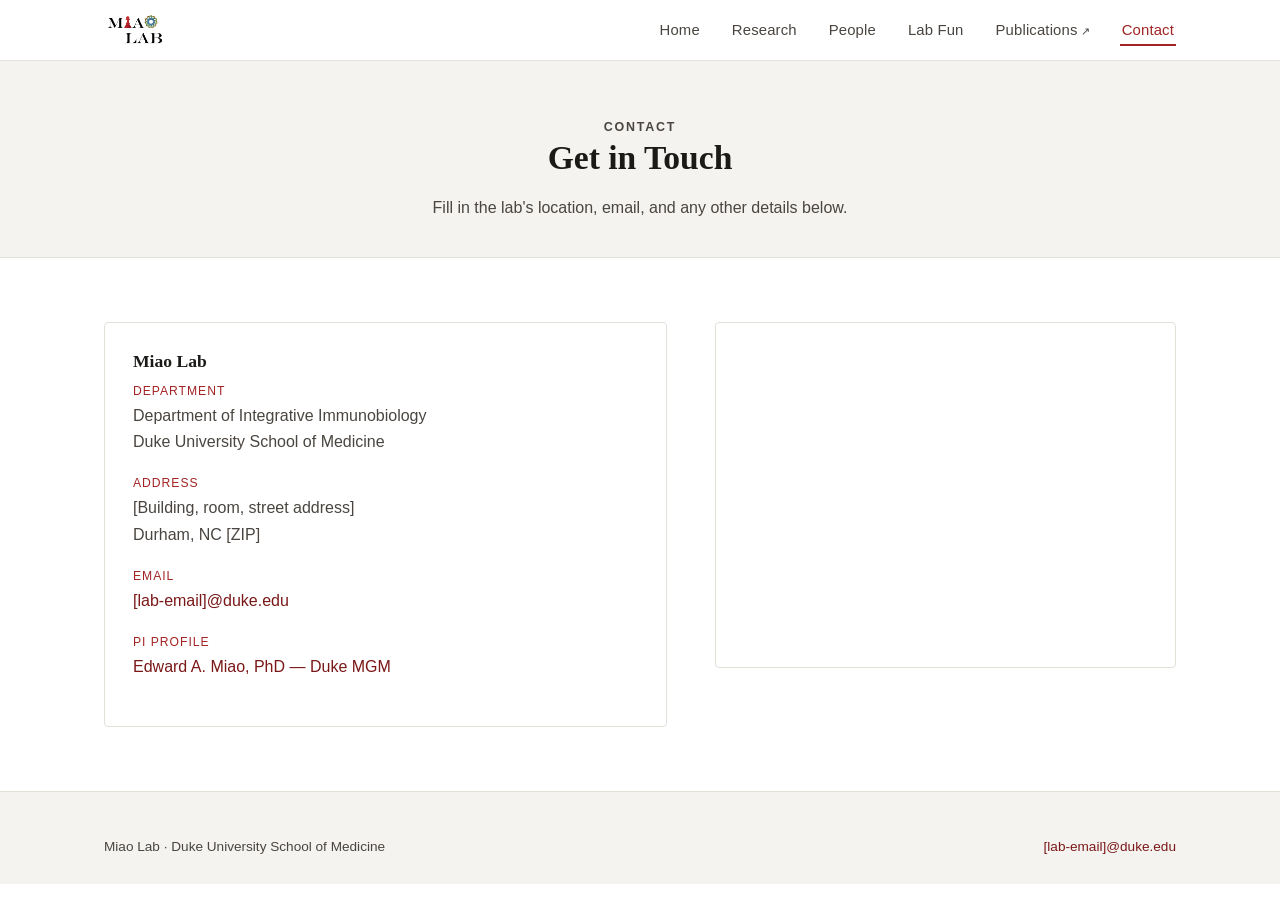
==== contact.html @ 646c51a5 "Initial commit: Miao Lab website Static site with home, research, people, lab fun, and contact pages" ====
<!DOCTYPE html>
<html lang="en">
<head>
<meta charset="UTF-8">
<meta name="viewport" content="width=device-width, initial-scale=1.0">
<title>Contact — Miao Lab</title>
<link rel="icon" href="img/logos/miao-lab-logo.png">
<link rel="stylesheet" href="css/style.css">
</head>
<body>

<header class="site-header">
  <nav class="nav">
    <a href="index.html" class="nav-brand">
      <img src="img/logos/miao-lab-logo.png" alt="Miao Lab logo">
    </a>
    <button class="nav-toggle" aria-label="Toggle navigation">
      <span></span><span></span><span></span>
    </button>
    <ul class="nav-links">
      <li><a href="index.html" data-page="index.html">Home</a></li>
      <li><a href="research.html" data-page="research.html">Research</a></li>
      <li><a href="people.html" data-page="people.html">People</a></li>
      <li><a href="lab-fun.html" data-page="lab-fun.html">Lab Fun</a></li>
      <li><a href="https://scholar.google.com/citations?view_op=list_works&hl=en&hl=en&user=ZDf7Q2kAAAAJ" target="_blank" rel="noopener" class="external">Publications</a></li>
      <li><a href="contact.html" data-page="contact.html">Contact</a></li>
    </ul>
  </nav>
</header>

<main>

  <section class="page-hero">
    <div class="container">
      <p class="eyebrow">Contact</p>
      <h1>Get in Touch</h1>
      <p>Fill in the lab's location, email, and any other details below.</p>
    </div>
  </section>

  <section class="block">
    <div class="container">
      <div class="contact-grid">

        <div class="contact-card">
          <h3>Miao Lab</h3>
          <div class="field">
            <div class="label">Department</div>
            <div class="value">Department of Integrative Immunobiology<br>Duke University School of Medicine</div>
          </div>
          <div class="field">
            <div class="label">Address</div>
            <div class="value">[Building, room, street address]<br>Durham, NC [ZIP]</div>
          </div>
          <div class="field">
            <div class="label">Email</div>
            <div class="value"><a href="mailto:[lab-email]@duke.edu">[lab-email]@duke.edu</a></div>
          </div>
          <div class="field">
            <div class="label">PI Profile</div>
            <div class="value"><a href="https://mgm.duke.edu/profile/edward-miao" target="_blank" rel="noopener">Edward A. Miao, PhD &mdash; Duke MGM</a></div>
          </div>
        </div>

        <div class="map-frame">
          <iframe
            src="https://www.google.com/maps?q=Duke+University+School+of+Medicine,+Durham,+NC&output=embed"
            loading="lazy" referrerpolicy="no-referrer-when-downgrade"
            title="Map to Duke University School of Medicine"></iframe>
        </div>

      </div>
    </div>
  </section>

</main>

<footer class="site-footer">
  <div class="container">
    <div class="footer-bottom">
      <span class="addr">Miao Lab &middot; Duke University School of Medicine</span>
      <a href="mailto:[lab-email]@duke.edu">[lab-email]@duke.edu</a>
    </div>
  </div>
</footer>

<script src="js/main.js"></script>
</body>
</html>
---- css/style.css ----
/* ==========================================================================
   Miao Lab — Design tokens
   Palette: white paper (matches logo background), ink black, pawn red, gasdermin-pore teal accent
   ========================================================================== */

:root {
  --color-cream: #ffffff;
  --color-cream-deep: #f4f3f0;
  --color-ink: #1c1a17;
  --color-ink-soft: #4a4540;
  --color-red: #a32424;
  --color-red-deep: #7a1818;
  --color-teal: #2f6f6a;
  --color-gold: #c8a24a;
  --color-line: #e3e0da;

  --font-serif: "Source Serif 4", "Iowan Old Style", "Palatino Linotype", Georgia, serif;
  --font-sans: "Inter", -apple-system, BlinkMacSystemFont, "Segoe UI", sans-serif;

  --max-width: 1120px;
  --radius: 4px;
}

* { box-sizing: border-box; }

html { scroll-behavior: smooth; }

body {
  margin: 0;
  font-family: var(--font-sans);
  color: var(--color-ink);
  background: var(--color-cream);
  line-height: 1.65;
  -webkit-font-smoothing: antialiased;
}

img { max-width: 100%; display: block; }

a { color: var(--color-red-deep); text-decoration: none; }
a:hover { text-decoration: underline; }

h1, h2, h3, h4 {
  font-family: var(--font-serif);
  font-weight: 700;
  line-height: 1.2;
  color: var(--color-ink);
  margin: 0 0 0.5em;
}

.container {
  max-width: var(--max-width);
  margin: 0 auto;
  padding: 0 24px;
}

.eyebrow {
  font-family: var(--font-sans);
  font-size: 0.78rem;
  font-weight: 600;
  letter-spacing: 0.14em;
  text-transform: uppercase;
  color: var(--color-red);
}

.btn {
  display: inline-block;
  font-family: var(--font-sans);
  font-weight: 600;
  font-size: 0.92rem;
  padding: 0.7em 1.5em;
  border-radius: var(--radius);
  border: 1px solid var(--color-ink);
  color: var(--color-ink);
  background: transparent;
  transition: all 0.15s ease;
}
.btn:hover { background: var(--color-ink); color: var(--color-cream); text-decoration: none; }
.btn-primary {
  background: var(--color-red); border-color: var(--color-red); color: #fff;
}
.btn-primary:hover { background: var(--color-red-deep); border-color: var(--color-red-deep); color: #fff; }

/* ---- chess pawn rule / divider ---- */
.pawn-divider {
  display: flex;
  align-items: center;
  justify-content: center;
  gap: 14px;
  margin: 2.5rem 0;
  color: var(--color-red);
}
.pawn-divider::before,
.pawn-divider::after {
  content: "";
  height: 1px;
  width: 64px;
  background: var(--color-line);
}
.pawn-divider svg { width: 18px; height: 18px; fill: currentColor; }

/* ==========================================================================
   Header / Nav
   ========================================================================== */

.site-header {
  position: sticky;
  top: 0;
  z-index: 50;
  background: rgba(255, 255, 255, 0.94);
  backdrop-filter: blur(6px);
  border-bottom: 1px solid var(--color-line);
}

.nav {
  max-width: var(--max-width);
  margin: 0 auto;
  padding: 12px 24px;
  display: flex;
  align-items: center;
  justify-content: space-between;
}

.nav-brand {
  display: flex;
  align-items: center;
  gap: 10px;
  font-family: var(--font-serif);
  font-weight: 700;
  font-size: 1.05rem;
  color: var(--color-ink);
}
.nav-brand:hover { text-decoration: none; }
.nav-brand img { height: 36px; width: auto; }

.nav-links {
  display: flex;
  align-items: center;
  gap: 28px;
  list-style: none;
  margin: 0;
  padding: 0;
}
.nav-links a {
  color: var(--color-ink-soft);
  font-size: 0.93rem;
  font-weight: 500;
  letter-spacing: 0.01em;
  padding: 6px 2px;
  border-bottom: 2px solid transparent;
}
.nav-links a:hover,
.nav-links a.active {
  color: var(--color-red);
  text-decoration: none;
  border-bottom-color: var(--color-red);
}
.nav-links a.external::after {
  content: "↗";
  font-size: 0.75em;
  margin-left: 3px;
}

.nav-toggle {
  display: none;
  background: none;
  border: 1px solid var(--color-line);
  border-radius: var(--radius);
  padding: 8px 10px;
  cursor: pointer;
}
.nav-toggle span {
  display: block;
  width: 20px;
  height: 2px;
  background: var(--color-ink);
  margin: 4px 0;
}

@media (max-width: 760px) {
  .nav-toggle { display: block; }
  .nav-links {
    position: absolute;
    top: 100%;
    left: 0;
    right: 0;
    background: var(--color-cream);
    border-bottom: 1px solid var(--color-line);
    flex-direction: column;
    align-items: flex-start;
    gap: 0;
    padding: 8px 24px 16px;
    display: none;
  }
  .nav-links.open { display: flex; }
  .nav-links li { width: 100%; }
  .nav-links a { display: block; padding: 10px 0; }
}

/* ==========================================================================
   Video hero — first thing visible on the homepage
   ========================================================================== */

.video-hero {
  position: relative;
  min-height: 58vh;
  max-height: 640px;
  overflow: hidden;
  display: flex;
  align-items: center;
  justify-content: center;
  background: var(--color-ink);
}
.video-hero-bg {
  position: absolute;
  top: 50%;
  left: 50%;
  width: 100%;
  height: 100%;
  object-fit: contain;
  transform: translate(-50%, -50%);
}
.video-hero-overlay {
  position: absolute;
  inset: 0;
  background: linear-gradient(180deg, rgba(17, 15, 13, 0.35) 0%, rgba(17, 15, 13, 0.62) 100%);
}
.video-hero-content {
  position: relative;
  z-index: 1;
  text-align: center;
}
.hero-tagline.on-dark { color: #fdfbf6; }
.hero-tagline.on-dark .sep { color: var(--color-gold); }

@media (max-width: 600px) {
  .video-hero { min-height: 46vh; }
}

/* ==========================================================================
   Hero
   ========================================================================== */

.hero {
  padding: 56px 0 56px;
  text-align: center;
  background: var(--color-cream);
}
.hero-tagline {
  font-family: var(--font-sans);
  font-size: 1rem;
  font-weight: 600;
  letter-spacing: 0.12em;
  text-transform: uppercase;
  color: var(--color-ink-soft);
  margin-bottom: 1.6rem;
}
.hero-tagline .sep { color: var(--color-red); margin: 0 0.5em; }
.hero-lede {
  max-width: 700px;
  margin: 0 auto;
  font-size: 1.12rem;
  color: var(--color-ink-soft);
}

/* ==========================================================================
   Page hero (non-home pages)
   ========================================================================== */

.page-hero {
  padding: 56px 0 36px;
  text-align: center;
  border-bottom: 1px solid var(--color-line);
  background: var(--color-cream-deep);
}
.page-hero h1 { font-size: 2.1rem; }
.page-hero p { color: var(--color-ink-soft); max-width: 640px; margin: 0 auto; }

/* ==========================================================================
   Sections
   ========================================================================== */

section.block { padding: 64px 0; }
section.block.alt { background: var(--color-cream-deep); }
section.block.dark {
  background: var(--color-ink);
  color: #ece6d8;
}
section.block.dark h2,
section.block.dark h3 { color: #fff; }

.section-head { text-align: center; max-width: 680px; margin: 0 auto 2.5rem; }

/* ---- Philosophy / Red Queen section ---- */
.philosophy-grid {
  display: grid;
  grid-template-columns: 1fr 1fr;
  gap: 48px;
  align-items: center;
}
.philosophy-grid figure { margin: 0; }
.philosophy-grid figcaption {
  font-size: 0.85rem;
  color: var(--color-ink-soft);
  margin-top: 10px;
  text-align: center;
  font-style: italic;
}
.philosophy-text h3 { font-size: 1.5rem; }
.philosophy-text p { color: var(--color-ink-soft); }
blockquote.lit {
  font-family: var(--font-serif);
  font-style: italic;
  font-size: 1.05rem;
  color: var(--color-ink);
  border-left: 3px solid var(--color-red);
  padding-left: 18px;
  margin: 1.4rem 0;
}

@media (max-width: 820px) {
  .philosophy-grid { grid-template-columns: 1fr; }
}

/* ---- Research cards ---- */
.research-list {
  display: flex;
  flex-direction: column;
  gap: 0;
}
.research-card {
  display: grid;
  grid-template-columns: 1fr 1fr;
  gap: 48px;
  align-items: center;
  padding: 56px 0;
  border-bottom: 1px solid var(--color-line);
}
.research-card:last-child { border-bottom: none; }
.research-card:nth-child(even) .research-media { order: 2; }
.research-number {
  font-family: var(--font-serif);
  font-size: 3.2rem;
  color: var(--color-red);
  opacity: 0.35;
  line-height: 1;
  margin-bottom: 0.2rem;
}
.research-media img {
  border-radius: var(--radius);
  border: 1px solid var(--color-line);
}
.research-media.placeholder {
  aspect-ratio: 4 / 3;
  border: 1.5px dashed var(--color-line);
  border-radius: var(--radius);
  display: flex;
  align-items: center;
  justify-content: center;
  color: var(--color-ink-soft);
  font-size: 0.9rem;
  background: var(--color-cream-deep);
  text-align: center;
  padding: 1rem;
}
.research-card p.placeholder-text {
  color: var(--color-ink-soft);
  font-style: italic;
}

@media (max-width: 820px) {
  .research-card,
  .research-card:nth-child(even) .research-media { grid-template-columns: 1fr; order: 0; }
  .research-card { grid-template-columns: 1fr; }
}

/* ---- People grid ---- */
.people-grid {
  display: grid;
  grid-template-columns: repeat(auto-fit, minmax(220px, 1fr));
  gap: 28px;
}
.people-grid--single {
  grid-template-columns: minmax(220px, 280px);
  justify-content: center;
}
.people-card {
  background: #fff;
  border: 1px solid var(--color-line);
  border-radius: var(--radius);
  overflow: hidden;
  text-align: center;
}
.people-photo {
  aspect-ratio: 1;
  background: var(--color-cream-deep);
  display: flex;
  align-items: center;
  justify-content: center;
  color: var(--color-ink-soft);
  border-bottom: 1px solid var(--color-line);
}
.people-photo svg { width: 46%; height: 46%; opacity: 0.5; }
.people-info { padding: 16px 14px 20px; }
.people-info .name { font-family: var(--font-serif); font-weight: 700; font-size: 1.05rem; }
.people-info .role { font-size: 0.84rem; color: var(--color-red); margin: 2px 0 8px; text-transform: uppercase; letter-spacing: 0.05em; }
.people-info .bio { font-size: 0.88rem; color: var(--color-ink-soft); }
.people-section-title {
  font-family: var(--font-sans);
  font-size: 0.8rem;
  font-weight: 700;
  letter-spacing: 0.12em;
  text-transform: uppercase;
  color: var(--color-ink-soft);
  margin: 56px 0 22px;
  padding-bottom: 10px;
  border-bottom: 1px solid var(--color-line);
}
.people-section-title:first-of-type { margin-top: 0; }

/* ---- Lab fun gallery ---- */
.gallery-grid {
  display: grid;
  grid-template-columns: repeat(auto-fit, minmax(240px, 1fr));
  gap: 22px;
}
.gallery-item {
  background: #fff;
  border: 1px solid var(--color-line);
  border-radius: var(--radius);
  overflow: hidden;
}
.gallery-photo {
  aspect-ratio: 4/3;
  background: var(--color-cream-deep);
  display: flex;
  align-items: center;
  justify-content: center;
  color: var(--color-ink-soft);
  font-size: 0.85rem;
  text-align: center;
  border-bottom: 1px solid var(--color-line);
  padding: 1rem;
}
.gallery-caption { padding: 12px 14px; font-size: 0.92rem; color: var(--color-ink-soft); }
.gallery-caption strong { color: var(--color-ink); display: block; font-family: var(--font-serif); }

/* ---- Contact ---- */
.contact-grid {
  display: grid;
  grid-template-columns: 1.1fr 0.9fr;
  gap: 48px;
}
.contact-card {
  background: #fff;
  border: 1px solid var(--color-line);
  border-radius: var(--radius);
  padding: 28px;
}
.contact-card h3 { font-size: 1.1rem; }
.contact-card .field { margin-bottom: 1.1rem; }
.contact-card .field .label {
  font-size: 0.76rem;
  text-transform: uppercase;
  letter-spacing: 0.08em;
  color: var(--color-red);
  margin-bottom: 2px;
}
.contact-card .field .value { color: var(--color-ink-soft); }
.map-frame {
  border: 1px solid var(--color-line);
  border-radius: var(--radius);
  overflow: hidden;
  aspect-ratio: 4/3;
}
.map-frame iframe { width: 100%; height: 100%; border: 0; }

@media (max-width: 820px) {
  .contact-grid { grid-template-columns: 1fr; }
}

/* ==========================================================================
   Footer
   ========================================================================== */

.site-footer {
  background: var(--color-cream-deep);
  color: var(--color-ink-soft);
  padding: 44px 0 26px;
  border-top: 1px solid var(--color-line);
}
.footer-bottom {
  display: flex;
  flex-wrap: wrap;
  justify-content: space-between;
  gap: 16px;
  font-size: 0.85rem;
}
.footer-bottom a { color: var(--color-red-deep); }
.footer-bottom .addr { color: var(--color-ink-soft); }

/* ==========================================================================
   Utility
   ========================================================================== */
.text-center { text-align: center; }
.mt-0 { margin-top: 0; }
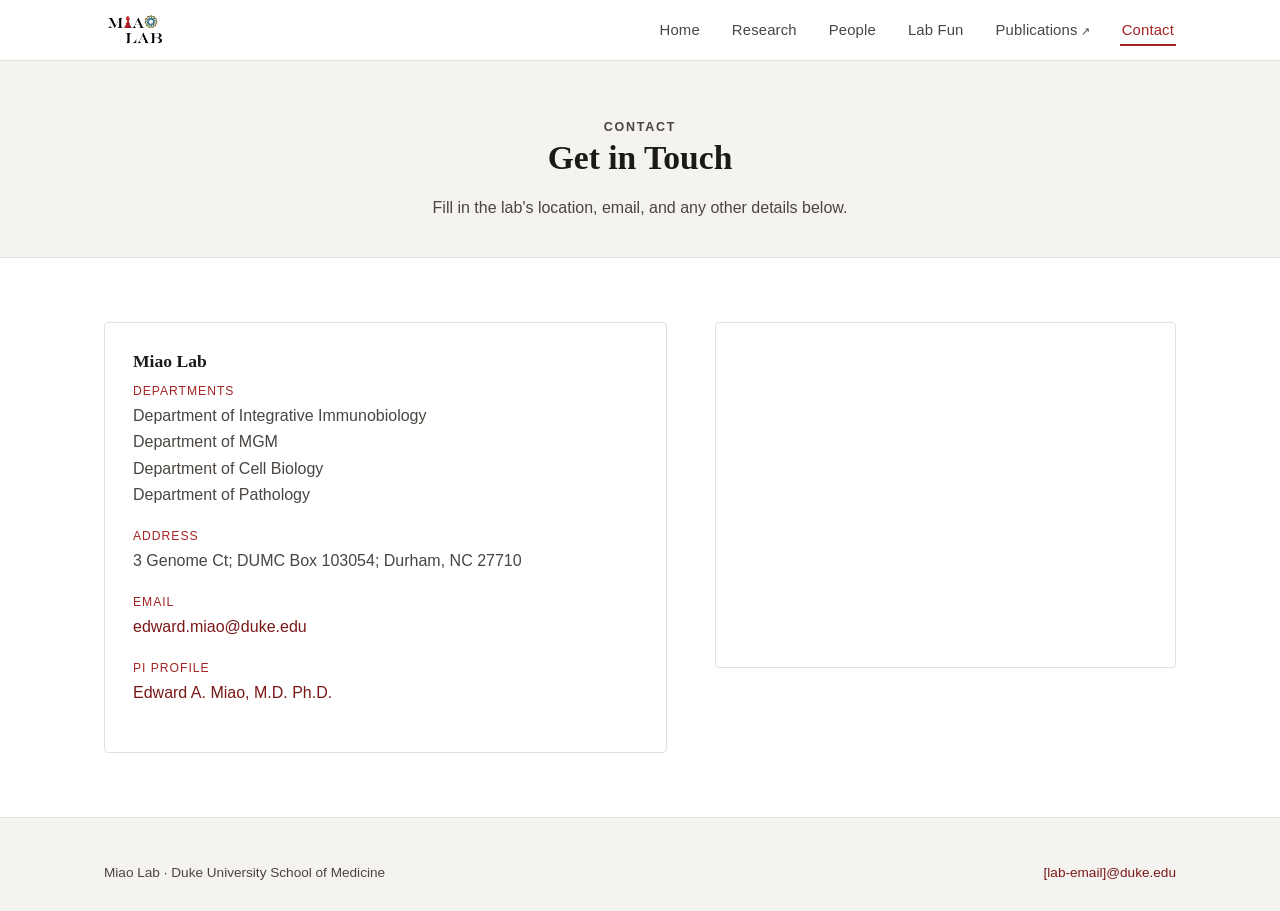
==== commit c1106a78: "updated PI picture and minor changes on asethetics" ====
--- a/contact.html
+++ b/contact.html
@@ -45,26 +45,26 @@
         <div class="contact-card">
           <h3>Miao Lab</h3>
           <div class="field">
-            <div class="label">Department</div>
-            <div class="value">Department of Integrative Immunobiology<br>Duke University School of Medicine</div>
+            <div class="label">Departments</div>
+            <div class="value">Department of Integrative Immunobiology<br>Department of MGM <br> Department of Cell Biology <br> Department of Pathology</div>
           </div>
           <div class="field">
             <div class="label">Address</div>
-            <div class="value">[Building, room, street address]<br>Durham, NC [ZIP]</div>
+            <div class="value"> 3 Genome Ct; DUMC Box 103054; Durham, NC 27710</div>
           </div>
           <div class="field">
             <div class="label">Email</div>
-            <div class="value"><a href="mailto:[lab-email]@duke.edu">[lab-email]@duke.edu</a></div>
+            <div class="value"><a href="mailto:[lab-email]@duke.edu">edward.miao@duke.edu</a></div>
           </div>
           <div class="field">
             <div class="label">PI Profile</div>
-            <div class="value"><a href="https://mgm.duke.edu/profile/edward-miao" target="_blank" rel="noopener">Edward A. Miao, PhD &mdash; Duke MGM</a></div>
+            <div class="value"><a href="https://mgm.duke.edu/profile/edward-miao" target="_blank" rel="noopener">Edward A. Miao, M.D. Ph.D.</a></div>
           </div>
         </div>
 
         <div class="map-frame">
           <iframe
-            src="https://www.google.com/maps?q=Duke+University+School+of+Medicine,+Durham,+NC&output=embed"
+            src="https://www.google.com/maps?q=3+Genome+Ct,+Durham,+NC&output=embed"
             loading="lazy" referrerpolicy="no-referrer-when-downgrade"
             title="Map to Duke University School of Medicine"></iframe>
         </div>
--- a/css/style.css
+++ b/css/style.css
@@ -400,6 +400,7 @@
   border-bottom: 1px solid var(--color-line);
 }
 .people-photo svg { width: 46%; height: 46%; opacity: 0.5; }
+.people-photo img { width: 100%; height: 100%; object-fit: cover; }
 .people-info { padding: 16px 14px 20px; }
 .people-info .name { font-family: var(--font-serif); font-weight: 700; font-size: 1.05rem; }
 .people-info .role { font-size: 0.84rem; color: var(--color-red); margin: 2px 0 8px; text-transform: uppercase; letter-spacing: 0.05em; }
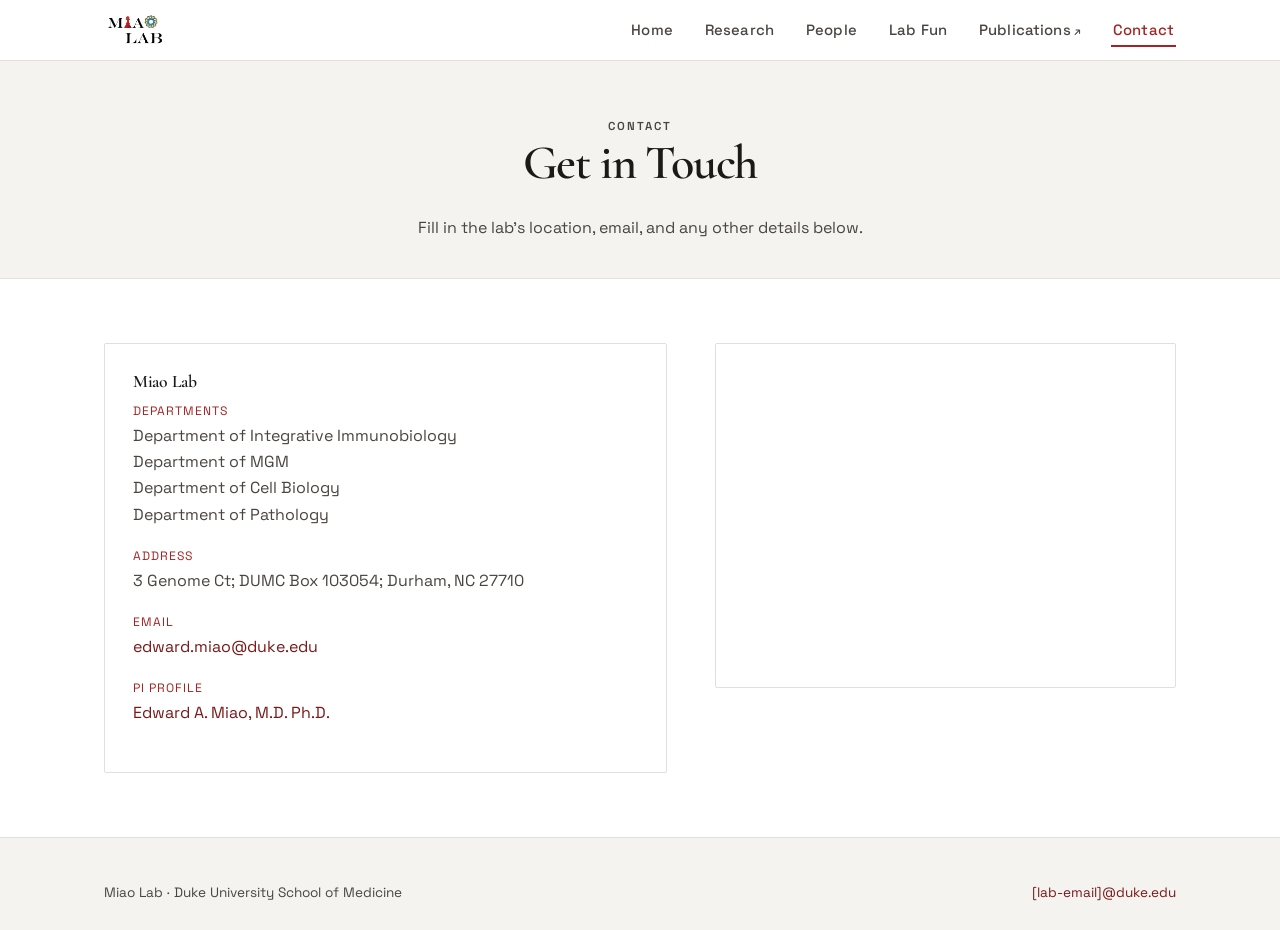
==== commit f63ab545: "Updated Readme and general aesthetics with UI design skill, discarded Card flipping function." ====
--- a/contact.html
+++ b/contact.html
@@ -5,6 +5,9 @@
 <meta name="viewport" content="width=device-width, initial-scale=1.0">
 <title>Contact — Miao Lab</title>
 <link rel="icon" href="img/logos/miao-lab-logo.png">
+<link rel="preconnect" href="https://fonts.googleapis.com">
+<link rel="preconnect" href="https://fonts.gstatic.com" crossorigin>
+<link href="https://fonts.googleapis.com/css2?family=Cormorant+Garamond:ital,wght@0,400;0,500;0,600;0,700;1,400;1,500;1,600&family=Space+Grotesk:wght@400;500;600;700&display=swap" rel="stylesheet">
 <link rel="stylesheet" href="css/style.css">
 </head>
 <body>
--- a/css/style.css
+++ b/css/style.css
@@ -14,11 +14,11 @@
   --color-gold: #c8a24a;
   --color-line: #e3e0da;
 
-  --font-serif: "Source Serif 4", "Iowan Old Style", "Palatino Linotype", Georgia, serif;
-  --font-sans: "Inter", -apple-system, BlinkMacSystemFont, "Segoe UI", sans-serif;
+  --font-serif: "Cormorant Garamond", "Iowan Old Style", Georgia, serif;
+  --font-sans: "Space Grotesk", -apple-system, BlinkMacSystemFont, "Segoe UI", sans-serif;
 
   --max-width: 1120px;
-  --radius: 4px;
+  --radius: 2px;
 }
 
 * { box-sizing: border-box; }
@@ -41,11 +41,16 @@
 
 h1, h2, h3, h4 {
   font-family: var(--font-serif);
-  font-weight: 700;
-  line-height: 1.2;
+  font-weight: 600;
+  line-height: 1.15;
+  letter-spacing: -0.015em;
   color: var(--color-ink);
   margin: 0 0 0.5em;
 }
+h1 { font-size: 2.5rem; }
+h2 { font-size: 1.9rem; }
+h3 { font-size: 1.4rem; }
+h4 { font-size: 1.1rem; }
 
 .container {
   max-width: var(--max-width);
@@ -55,9 +60,9 @@
 
 .eyebrow {
   font-family: var(--font-sans);
-  font-size: 0.78rem;
+  font-size: 0.72rem;
   font-weight: 600;
-  letter-spacing: 0.14em;
+  letter-spacing: 0.18em;
   text-transform: uppercase;
   color: var(--color-red);
 }
@@ -66,8 +71,9 @@
   display: inline-block;
   font-family: var(--font-sans);
   font-weight: 600;
-  font-size: 0.92rem;
-  padding: 0.7em 1.5em;
+  font-size: 0.82rem;
+  letter-spacing: 0.05em;
+  padding: 0.75em 1.7em;
   border-radius: var(--radius);
   border: 1px solid var(--color-ink);
   color: var(--color-ink);
@@ -247,19 +253,22 @@
 }
 .hero-tagline {
   font-family: var(--font-sans);
-  font-size: 1rem;
+  font-size: 0.78rem;
   font-weight: 600;
-  letter-spacing: 0.12em;
+  letter-spacing: 0.2em;
   text-transform: uppercase;
   color: var(--color-ink-soft);
-  margin-bottom: 1.6rem;
-}
-.hero-tagline .sep { color: var(--color-red); margin: 0 0.5em; }
+  margin-bottom: 0;
+}
+.hero-tagline .sep { color: var(--color-red); margin: 0 0.6em; }
 .hero-lede {
-  max-width: 700px;
+  max-width: 680px;
   margin: 0 auto;
-  font-size: 1.12rem;
-  color: var(--color-ink-soft);
+  font-family: var(--font-serif);
+  font-size: 1.22rem;
+  font-weight: 400;
+  line-height: 1.85;
+  color: var(--color-ink);
 }
 
 /* ==========================================================================
@@ -272,7 +281,7 @@
   border-bottom: 1px solid var(--color-line);
   background: var(--color-cream-deep);
 }
-.page-hero h1 { font-size: 2.1rem; }
+.page-hero h1 { font-size: 3rem; letter-spacing: -0.025em; }
 .page-hero p { color: var(--color-ink-soft); max-width: 640px; margin: 0 auto; }
 
 /* ==========================================================================
@@ -288,8 +297,6 @@
 section.block.dark h2,
 section.block.dark h3 { color: #fff; }
 
-.section-head { text-align: center; max-width: 680px; margin: 0 auto 2.5rem; }
-
 /* ---- Philosophy / Red Queen section ---- */
 .philosophy-grid {
   display: grid;
@@ -305,16 +312,18 @@
   text-align: center;
   font-style: italic;
 }
-.philosophy-text h3 { font-size: 1.5rem; }
+.philosophy-text h3 { font-size: 1.65rem; letter-spacing: -0.02em; }
 .philosophy-text p { color: var(--color-ink-soft); }
 blockquote.lit {
   font-family: var(--font-serif);
   font-style: italic;
-  font-size: 1.05rem;
+  font-size: 1.15rem;
+  font-weight: 400;
+  line-height: 1.7;
   color: var(--color-ink);
-  border-left: 3px solid var(--color-red);
-  padding-left: 18px;
-  margin: 1.4rem 0;
+  border-left: 2px solid var(--color-red);
+  padding-left: 20px;
+  margin: 1.6rem 0;
 }
 
 @media (max-width: 820px) {
@@ -339,11 +348,13 @@
 .research-card:nth-child(even) .research-media { order: 2; }
 .research-number {
   font-family: var(--font-serif);
-  font-size: 3.2rem;
+  font-size: 4.5rem;
+  font-weight: 300;
+  letter-spacing: -0.04em;
   color: var(--color-red);
-  opacity: 0.35;
+  opacity: 0.18;
   line-height: 1;
-  margin-bottom: 0.2rem;
+  margin-bottom: 0.1rem;
 }
 .research-media img {
   border-radius: var(--radius);
@@ -370,7 +381,6 @@
 @media (max-width: 820px) {
   .research-card,
   .research-card:nth-child(even) .research-media { grid-template-columns: 1fr; order: 0; }
-  .research-card { grid-template-columns: 1fr; }
 }
 
 /* ---- People grid ---- */
@@ -401,15 +411,17 @@
 }
 .people-photo svg { width: 46%; height: 46%; opacity: 0.5; }
 .people-photo img { width: 100%; height: 100%; object-fit: cover; }
+.people-photo--landscape { aspect-ratio: 3 / 2; }
 .people-info { padding: 16px 14px 20px; }
-.people-info .name { font-family: var(--font-serif); font-weight: 700; font-size: 1.05rem; }
-.people-info .role { font-size: 0.84rem; color: var(--color-red); margin: 2px 0 8px; text-transform: uppercase; letter-spacing: 0.05em; }
-.people-info .bio { font-size: 0.88rem; color: var(--color-ink-soft); }
+
+.people-info .name { font-family: var(--font-serif); font-weight: 600; font-size: 1.2rem; letter-spacing: -0.01em; }
+.people-info .role { font-size: 0.72rem; color: var(--color-red); margin: 3px 0 10px; text-transform: uppercase; letter-spacing: 0.12em; font-weight: 600; }
+.people-info .bio { font-size: 0.88rem; color: var(--color-ink-soft); line-height: 1.6; }
 .people-section-title {
   font-family: var(--font-sans);
-  font-size: 0.8rem;
-  font-weight: 700;
-  letter-spacing: 0.12em;
+  font-size: 0.72rem;
+  font-weight: 600;
+  letter-spacing: 0.16em;
   text-transform: uppercase;
   color: var(--color-ink-soft);
   margin: 56px 0 22px;
@@ -503,4 +515,3 @@
    Utility
    ========================================================================== */
 .text-center { text-align: center; }
-.mt-0 { margin-top: 0; }
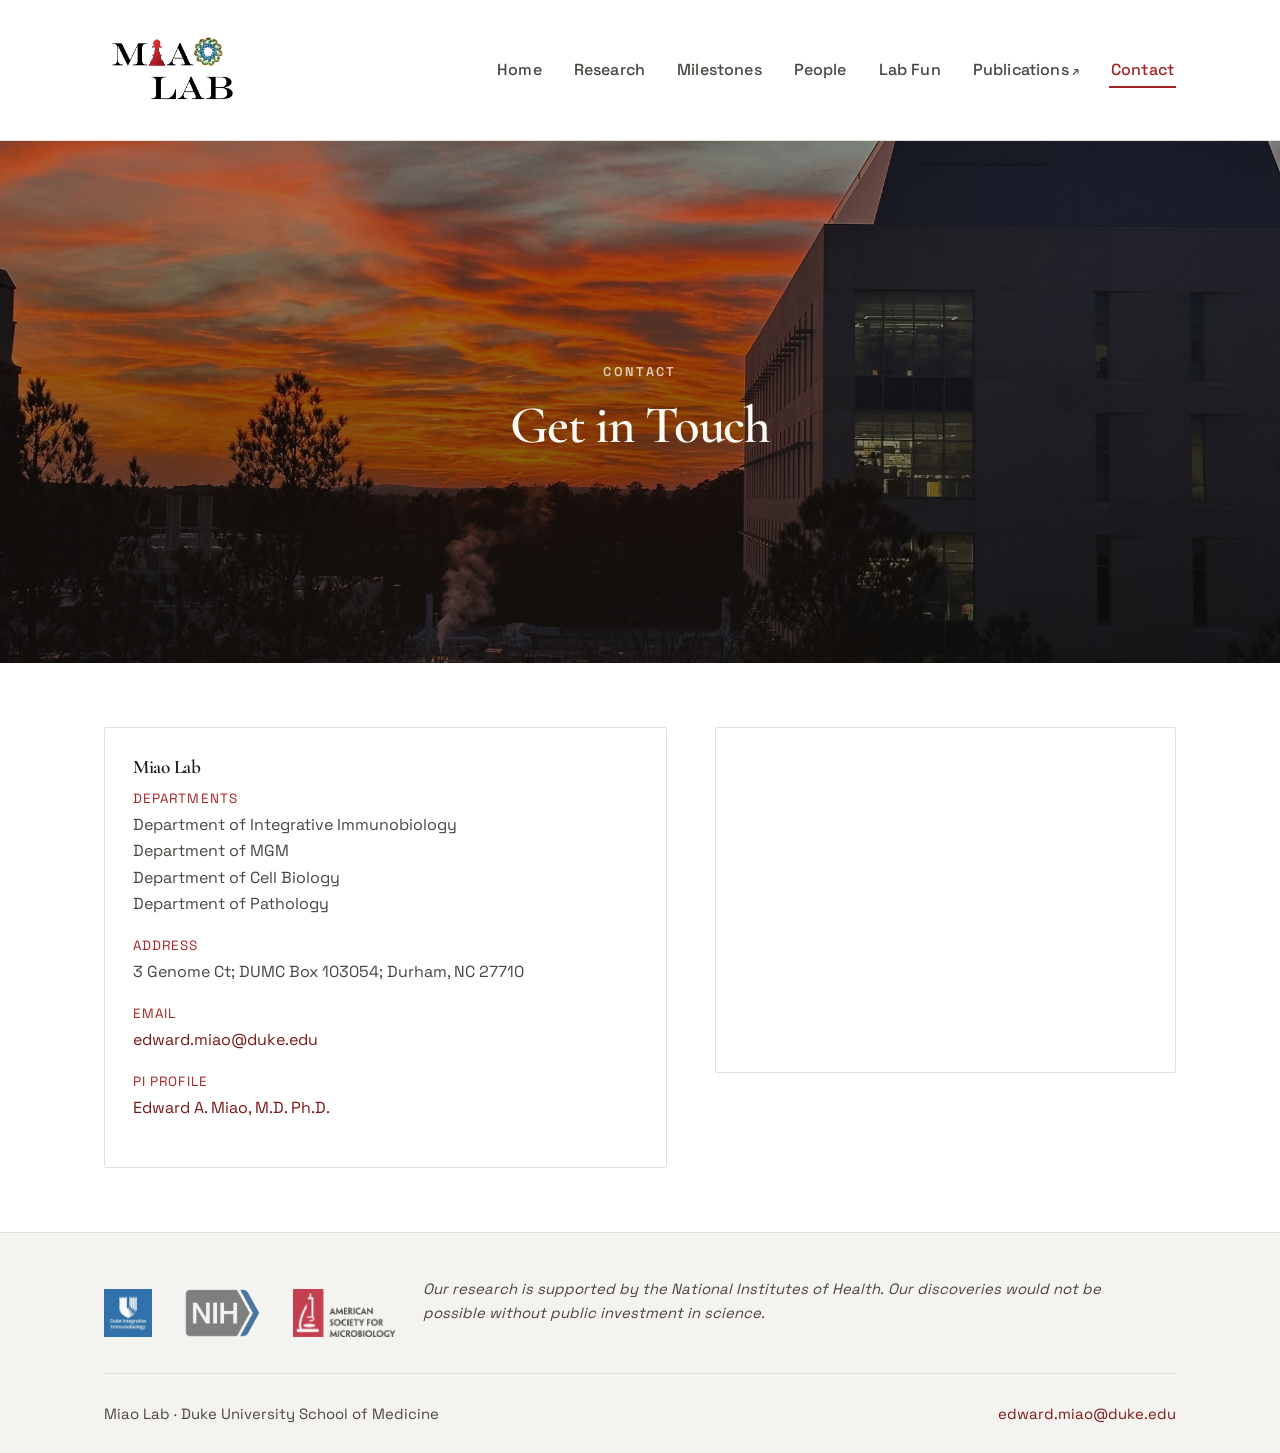
==== commit ad4ecbf9: "major update: introduced comments, enchanced pages, Copy/Paste style code, additional images, etc" ====
--- a/contact.html
+++ b/contact.html
@@ -1,17 +1,24 @@
 <!DOCTYPE html>
 <html lang="en">
 <head>
-<meta charset="UTF-8">
-<meta name="viewport" content="width=device-width, initial-scale=1.0">
-<title>Contact — Miao Lab</title>
-<link rel="icon" href="img/logos/miao-lab-logo.png">
-<link rel="preconnect" href="https://fonts.googleapis.com">
-<link rel="preconnect" href="https://fonts.gstatic.com" crossorigin>
-<link href="https://fonts.googleapis.com/css2?family=Cormorant+Garamond:ital,wght@0,400;0,500;0,600;0,700;1,400;1,500;1,600&family=Space+Grotesk:wght@400;500;600;700&display=swap" rel="stylesheet">
-<link rel="stylesheet" href="css/style.css">
+  <meta charset="UTF-8">
+  <meta name="viewport" content="width=device-width, initial-scale=1.0">
+  <title>Contact — Miao Lab</title>
+
+  <link rel="icon" href="img/logos/miao-lab-logo.png">
+
+  <!-- Google Fonts: Cormorant Garamond (headings) + Space Grotesk (body) -->
+  <link rel="preconnect" href="https://fonts.googleapis.com">
+  <link rel="preconnect" href="https://fonts.gstatic.com" crossorigin>
+  <link href="https://fonts.googleapis.com/css2?family=Cormorant+Garamond:ital,wght@0,400;0,500;0,600;0,700;1,400;1,500;1,600&family=Space+Grotesk:wght@400;500;600;700&display=swap" rel="stylesheet">
+
+  <link rel="stylesheet" href="css/style.css">
 </head>
 <body>
 
+<!-- =====================================================================
+     NAVIGATION — identical on every page
+     ===================================================================== -->
 <header class="site-header">
   <nav class="nav">
     <a href="index.html" class="nav-brand">
@@ -21,55 +28,87 @@
       <span></span><span></span><span></span>
     </button>
     <ul class="nav-links">
-      <li><a href="index.html" data-page="index.html">Home</a></li>
-      <li><a href="research.html" data-page="research.html">Research</a></li>
-      <li><a href="people.html" data-page="people.html">People</a></li>
-      <li><a href="lab-fun.html" data-page="lab-fun.html">Lab Fun</a></li>
+      <li><a href="index.html"    data-page="index.html">Home</a></li>
+      <li><a href="research.html"   data-page="research.html">Research</a></li>
+      <li><a href="milestones.html" data-page="milestones.html">Milestones</a></li>
+      <li><a href="people.html"     data-page="people.html">People</a></li>
+      <li><a href="lab-fun.html"  data-page="lab-fun.html">Lab Fun</a></li>
       <li><a href="https://scholar.google.com/citations?view_op=list_works&hl=en&hl=en&user=ZDf7Q2kAAAAJ" target="_blank" rel="noopener" class="external">Publications</a></li>
-      <li><a href="contact.html" data-page="contact.html">Contact</a></li>
+      <li><a href="contact.html"  data-page="contact.html">Contact</a></li>
     </ul>
   </nav>
 </header>
 
 <main>
 
-  <section class="page-hero">
-    <div class="container">
+  <!-- ===================================================================
+       IMAGE HERO
+       Header image: img/headers/Sunset_MSRB3.jpg
+       =================================================================== -->
+  <section class="img-hero">
+    <img class="img-hero-bg" src="img/headers/Sunset_MSRB3.jpg" alt="Sunset over MSRB3 at Duke University">
+    <div class="img-hero-overlay"></div>
+    <div class="img-hero-content">
       <p class="eyebrow">Contact</p>
       <h1>Get in Touch</h1>
-      <p>Fill in the lab's location, email, and any other details below.</p>
     </div>
   </section>
 
+  <!-- ===================================================================
+       CONTACT INFO + MAP
+       Left column: lab details (departments, address, email, PI profile).
+       Right column: embedded Google Maps frame.
+
+       TO UPDATE CONTACT DETAILS: edit the <div class="value"> fields below.
+       TO UPDATE THE MAP: change the address in the iframe src URL.
+       =================================================================== -->
   <section class="block">
     <div class="container">
       <div class="contact-grid">
 
+        <!-- Contact information card -->
         <div class="contact-card">
           <h3>Miao Lab</h3>
+
           <div class="field">
             <div class="label">Departments</div>
-            <div class="value">Department of Integrative Immunobiology<br>Department of MGM <br> Department of Cell Biology <br> Department of Pathology</div>
+            <div class="value">
+              Department of Integrative Immunobiology<br>
+              Department of MGM<br>
+              Department of Cell Biology<br>
+              Department of Pathology
+            </div>
           </div>
+
           <div class="field">
             <div class="label">Address</div>
-            <div class="value"> 3 Genome Ct; DUMC Box 103054; Durham, NC 27710</div>
+            <div class="value">3 Genome Ct; DUMC Box 103054; Durham, NC 27710</div>
           </div>
+
           <div class="field">
             <div class="label">Email</div>
-            <div class="value"><a href="mailto:[lab-email]@duke.edu">edward.miao@duke.edu</a></div>
+            <!-- Update the email address in both the href and the display text -->
+            <div class="value"><a href="mailto:edward.miao@duke.edu">edward.miao@duke.edu</a></div>
           </div>
+
           <div class="field">
             <div class="label">PI Profile</div>
-            <div class="value"><a href="https://mgm.duke.edu/profile/edward-miao" target="_blank" rel="noopener">Edward A. Miao, M.D. Ph.D.</a></div>
+            <div class="value">
+              <a href="https://mgm.duke.edu/profile/edward-miao" target="_blank" rel="noopener">
+                Edward A. Miao, M.D. Ph.D.
+              </a>
+            </div>
           </div>
         </div>
 
+        <!-- Embedded Google Map -->
         <div class="map-frame">
           <iframe
             src="https://www.google.com/maps?q=3+Genome+Ct,+Durham,+NC&output=embed"
-            loading="lazy" referrerpolicy="no-referrer-when-downgrade"
-            title="Map to Duke University School of Medicine"></iframe>
+            loading="lazy"
+            referrerpolicy="no-referrer-when-downgrade"
+            title="Map to Duke University School of Medicine">
+          </iframe>
         </div>
 
       </div>
@@ -78,11 +117,21 @@
 
 </main>
 
+<!-- =====================================================================
+     FOOTER — identical on every page
+     ===================================================================== -->
 <footer class="site-footer">
   <div class="container">
+    <div class="footer-logos">
+      <img src="img/logos/IIBlogo.jpeg" alt="Duke Integrative Immunobiology">
+      <img src="img/logos/NIH-Symbol.png" alt="National Institutes of Health">
+      <img src="img/logos/ASM-Logo.png" alt="American Society for Microbiology">
+       <p class="footer-support">Our research is supported by the National Institutes of Health. Our discoveries would not be possible without public investment in science.</p>
+    </div>
     <div class="footer-bottom">
       <span class="addr">Miao Lab &middot; Duke University School of Medicine</span>
-      <a href="mailto:[lab-email]@duke.edu">[lab-email]@duke.edu</a>
+      <!-- Update email address here too -->
+      <a href="mailto:edward.miao@duke.edu">edward.miao@duke.edu</a>
     </div>
   </div>
 </footer>
--- a/css/style.css
+++ b/css/style.css
@@ -1,25 +1,68 @@
 /* ==========================================================================
-   Miao Lab — Design tokens
-   Palette: white paper (matches logo background), ink black, pawn red, gasdermin-pore teal accent
+   Miao Lab — Main Stylesheet
+
+   QUICK REFERENCE FOR EDITORS
+   ─────────────────────────────────────────────────────────────────────────
+   • To change a COLOR: edit the hex value in :root below (e.g. --color-red)
+   • To change a FONT: edit --font-serif or --font-sans in :root
+   • To change the site MAX WIDTH: edit --max-width in :root
+   • Fonts are loaded from Google Fonts — see the <link> tags in each HTML file
+
+   FILE STRUCTURE (what styles what)
+   ─────────────────────────────────────────────────────────────────────────
+   1.  Design tokens (colors, fonts, spacing)
+   2.  Base / reset
+   3.  Buttons
+   4.  Chess pawn divider
+   5.  Header & navigation
+   6.  Homepage video hero
+   7.  Homepage hero text block
+   8.  Page hero — plain text header (used on People, Lab Fun, Contact)
+   9.  Image hero — full-bleed image header (used on Research)
+   10. Content sections (.block)
+   11. Homepage philosophy / Evolution two-column layout
+   12. Research cards
+   13. People grid & cards
+   14. Lab Fun gallery
+   15. Contact
+   16. Footer
+   17. Utility classes
+   ========================================================================== */
+
+
+/* ==========================================================================
+   1. Design Tokens
+   Change colors and fonts here — they cascade everywhere automatically.
    ========================================================================== */
 
 :root {
-  --color-cream: #ffffff;
-  --color-cream-deep: #f4f3f0;
-  --color-ink: #1c1a17;
-  --color-ink-soft: #4a4540;
-  --color-red: #a32424;
-  --color-red-deep: #7a1818;
-  --color-teal: #2f6f6a;
-  --color-gold: #c8a24a;
-  --color-line: #e3e0da;
-
+  /* --- Colors --- */
+  --color-cream:      #ffffff;        /* page background (white) */
+  --color-cream-deep: #f4f3f0;        /* alternate section background (off-white) */
+  --color-ink:        #1c1a17;        /* primary text / dark backgrounds */
+  --color-ink-soft:   #4a4540;        /* secondary / body text */
+  --color-red:        #a32424;        /* accent — headings, labels, active states */
+  --color-red-deep:   #7a1818;        /* accent hover state */
+  --color-teal:       #2f6f6a;        /* unused accent, available if needed */
+  --color-gold:       #c8a24a;        /* dot separator color in video hero tagline */
+  --color-line:       #e3e0da;        /* borders and dividers */
+
+  /* --- Fonts ---
+     Loaded from Google Fonts (see <link> in each HTML <head>).
+     --font-serif  → used for all headings and the main lede paragraph
+     --font-sans   → used for body text, nav, labels, captions */
   --font-serif: "Cormorant Garamond", "Iowan Old Style", Georgia, serif;
-  --font-sans: "Space Grotesk", -apple-system, BlinkMacSystemFont, "Segoe UI", sans-serif;
-
-  --max-width: 1120px;
-  --radius: 2px;
-}
+  --font-sans:  "Space Grotesk", -apple-system, BlinkMacSystemFont, "Segoe UI", sans-serif;
+
+  /* --- Layout --- */
+  --max-width: 1120px; /* maximum width of all page content */
+  --radius:    2px;    /* border-radius on cards, buttons, images */
+}
+
+
+/* ==========================================================================
+   2. Base / Reset
+   ========================================================================== */
 
 * { box-sizing: border-box; }
 
@@ -39,6 +82,7 @@
 a { color: var(--color-red-deep); text-decoration: none; }
 a:hover { text-decoration: underline; }
 
+/* Heading scale — all headings use the serif font */
 h1, h2, h3, h4 {
   font-family: var(--font-serif);
   font-weight: 600;
@@ -47,31 +91,39 @@
   color: var(--color-ink);
   margin: 0 0 0.5em;
 }
-h1 { font-size: 2.5rem; }
-h2 { font-size: 1.9rem; }
-h3 { font-size: 1.4rem; }
-h4 { font-size: 1.1rem; }
-
+h1 { font-size: 2.75rem; }
+h2 { font-size: 2.1rem; }
+h3 { font-size: 1.55rem; }
+h4 { font-size: 1.2rem; }
+
+/* Centered, max-width wrapper used on every page */
 .container {
   max-width: var(--max-width);
   margin: 0 auto;
   padding: 0 24px;
 }
 
+/* Small all-caps label above section titles */
 .eyebrow {
   font-family: var(--font-sans);
-  font-size: 0.72rem;
+  font-size: 0.8rem;
   font-weight: 600;
   letter-spacing: 0.18em;
   text-transform: uppercase;
   color: var(--color-red);
 }
 
+
+/* ==========================================================================
+   3. Buttons
+   Usage: <a class="btn">Default</a>  or  <a class="btn btn-primary">Red</a>
+   ========================================================================== */
+
 .btn {
   display: inline-block;
   font-family: var(--font-sans);
   font-weight: 600;
-  font-size: 0.82rem;
+  font-size: 0.9rem;
   letter-spacing: 0.05em;
   padding: 0.75em 1.7em;
   border-radius: var(--radius);
@@ -81,12 +133,23 @@
   transition: all 0.15s ease;
 }
 .btn:hover { background: var(--color-ink); color: var(--color-cream); text-decoration: none; }
-.btn-primary {
-  background: var(--color-red); border-color: var(--color-red); color: #fff;
-}
+
+/* Red filled button (used for "Meet the Lab" CTA) */
+.btn-primary { background: var(--color-red); border-color: var(--color-red); color: #fff; }
 .btn-primary:hover { background: var(--color-red-deep); border-color: var(--color-red-deep); color: #fff; }
 
-/* ---- chess pawn rule / divider ---- */
+
+/* ==========================================================================
+   4. Chess Pawn Divider
+   A centered decorative divider with two pawn SVGs flanking a label.
+   Usage in HTML:
+     <div class="pawn-divider" aria-hidden="true">
+       <svg ...>...</svg>
+       <span class="eyebrow">Section Title</span>
+       <svg ...>...</svg>
+     </div>
+   ========================================================================== */
+
 .pawn-divider {
   display: flex;
   align-items: center;
@@ -95,49 +158,55 @@
   margin: 2.5rem 0;
   color: var(--color-red);
 }
+/* Horizontal lines on either side of the divider */
 .pawn-divider::before,
 .pawn-divider::after {
   content: "";
   height: 1px;
-  width: 64px;
+  width: 80px;
   background: var(--color-line);
 }
-.pawn-divider svg { width: 18px; height: 18px; fill: currentColor; }
-
-/* ==========================================================================
-   Header / Nav
+.pawn-divider svg { width: 22px; height: 22px; fill: currentColor; }
+.pawn-divider .eyebrow { font-size: 0.96rem; letter-spacing: 0.22em; }
+
+
+/* ==========================================================================
+   5. Header & Navigation
+   The nav is sticky — it stays at the top while the user scrolls.
    ========================================================================== */
 
 .site-header {
   position: sticky;
-  top: 0;
+  top: 10;
   z-index: 50;
   background: rgba(255, 255, 255, 0.94);
-  backdrop-filter: blur(6px);
+  backdrop-filter: blur(6px); /* frosted-glass effect */
   border-bottom: 1px solid var(--color-line);
 }
 
 .nav {
   max-width: var(--max-width);
   margin: 0 auto;
-  padding: 12px 24px;
+  padding: 30px 24px;
   display: flex;
   align-items: center;
   justify-content: space-between;
 }
 
+/* Logo + lab name on the left */
 .nav-brand {
   display: flex;
   align-items: center;
-  gap: 10px;
+  gap: 20px;
   font-family: var(--font-serif);
   font-weight: 700;
   font-size: 1.05rem;
   color: var(--color-ink);
 }
 .nav-brand:hover { text-decoration: none; }
-.nav-brand img { height: 36px; width: auto; }
-
+.nav-brand img { height: 80px; width: auto; }
+
+/* Navigation links on the right */
 .nav-links {
   display: flex;
   align-items: center;
@@ -148,7 +217,7 @@
 }
 .nav-links a {
   color: var(--color-ink-soft);
-  font-size: 0.93rem;
+  font-size: 1rem;
   font-weight: 500;
   letter-spacing: 0.01em;
   padding: 6px 2px;
@@ -160,12 +229,14 @@
   text-decoration: none;
   border-bottom-color: var(--color-red);
 }
+/* External links (Publications) get an arrow indicator */
 .nav-links a.external::after {
   content: "↗";
   font-size: 0.75em;
   margin-left: 3px;
 }
 
+/* Hamburger button — hidden on desktop, shown on mobile */
 .nav-toggle {
   display: none;
   background: none;
@@ -182,6 +253,7 @@
   margin: 4px 0;
 }
 
+/* Mobile nav — collapses into a dropdown below the header */
 @media (max-width: 760px) {
   .nav-toggle { display: block; }
   .nav-links {
@@ -202,58 +274,64 @@
   .nav-links a { display: block; padding: 10px 0; }
 }
 
-/* ==========================================================================
-   Video hero — first thing visible on the homepage
+
+/* ==========================================================================
+   6. Homepage Video Hero
+   Full-bleed video section — the first thing visitors see.
+   The video file lives in img/headers/.
+   To resize: adjust max-height (e.g. 50vh = shorter, 80vh = taller).
+   aspect-ratio matches the video's native dimensions (256×230 px).
    ========================================================================== */
 
 .video-hero {
   position: relative;
-  min-height: 58vh;
-  max-height: 640px;
+  width: 100%;
+  aspect-ratio: 250 / 230; /* matches native video dimensions */
+  max-height: 90vh; /* caps height so it doesn't fill the whole screen */
   overflow: hidden;
   display: flex;
   align-items: center;
   justify-content: center;
-  background: var(--color-ink);
+  background: #000;
 }
 .video-hero-bg {
   position: absolute;
-  top: 50%;
-  left: 50%;
+  inset: 0;
   width: 100%;
   height: 100%;
-  object-fit: contain;
-  transform: translate(-50%, -50%);
-}
+  object-fit: cover;
+}
+/* Dark gradient overlay so the text on top remains readable */
 .video-hero-overlay {
   position: absolute;
   inset: 0;
-  background: linear-gradient(180deg, rgba(17, 15, 13, 0.35) 0%, rgba(17, 15, 13, 0.62) 100%);
+  background: linear-gradient(180deg, rgba(17, 15, 13, 0.25) 0%, rgba(17, 15, 13, 0.55) 100%);
 }
 .video-hero-content {
   position: relative;
   z-index: 1;
   text-align: center;
 }
+/* Tagline text shown on top of the dark video */
 .hero-tagline.on-dark { color: #fdfbf6; }
 .hero-tagline.on-dark .sep { color: var(--color-gold); }
 
-@media (max-width: 600px) {
-  .video-hero { min-height: 46vh; }
-}
-
-/* ==========================================================================
-   Hero
+
+/* ==========================================================================
+   7. Hero Text Block
+   The large introductory paragraph block used on Home and Research pages.
+   .hero-lede  → the big serif paragraph(s)
+   .hero-tagline → the small all-caps label above it
    ========================================================================== */
 
 .hero {
-  padding: 56px 0 56px;
+  padding: 56px 0;
   text-align: center;
   background: var(--color-cream);
 }
 .hero-tagline {
   font-family: var(--font-sans);
-  font-size: 0.78rem;
+  font-size: 0.9rem;
   font-weight: 600;
   letter-spacing: 0.2em;
   text-transform: uppercase;
@@ -261,18 +339,24 @@
   margin-bottom: 0;
 }
 .hero-tagline .sep { color: var(--color-red); margin: 0 0.6em; }
+
+/* Main introductory paragraph — large serif, left-aligned within a centered container */
 .hero-lede {
-  max-width: 680px;
-  margin: 0 auto;
+  max-width: 860px;
+  margin: 0 auto 1.4em;
   font-family: var(--font-serif);
-  font-size: 1.22rem;
+  font-size: 1.65rem;  /* increase or decrease to change lede text size */
   font-weight: 400;
   line-height: 1.85;
   color: var(--color-ink);
-}
-
-/* ==========================================================================
-   Page hero (non-home pages)
+  text-align: left;
+}
+.hero-lede:last-child { margin-bottom: 0; }
+
+
+/* ==========================================================================
+   8. Plain Page Hero
+   Simple text-only header used on People, Lab Fun, and Contact pages.
    ========================================================================== */
 
 .page-hero {
@@ -282,38 +366,91 @@
   background: var(--color-cream-deep);
 }
 .page-hero h1 { font-size: 3rem; letter-spacing: -0.025em; }
-.page-hero p { color: var(--color-ink-soft); max-width: 640px; margin: 0 auto; }
-
-/* ==========================================================================
-   Sections
+.page-hero p  { color: var(--color-ink-soft); max-width: 640px; margin: 0 auto; }
+
+
+/* ==========================================================================
+   9. Image Hero
+   Full-bleed image header used on the Research page.
+   Header images live in img/headers/.
+
+   If you replace the header image with one of different dimensions,
+   update the aspect-ratio value to match: width / height.
+   (Current image: granuloma-timecourse.png, 1992 × 432 px)
+   ========================================================================== */
+
+.img-hero {
+  position: relative;
+  width: 100%;
+  height: clamp(400px, 58vh, 680px); /* fixed banner height — works for any photo ratio */
+  overflow: hidden;
+  display: flex;
+  align-items: center;
+  justify-content: center;
+  background: var(--color-ink);
+}
+.img-hero-bg {
+  position: absolute;
+  inset: 0;
+  width: 100%;
+  height: 100%;
+  object-fit: cover;
+}
+/* Dark gradient so overlaid text stays readable */
+.img-hero-overlay {
+  position: absolute;
+  inset: 0;
+  background: linear-gradient(180deg, rgba(17, 15, 13, 0.3) 0%, rgba(17, 15, 13, 0.65) 100%);
+}
+.img-hero-content {
+  position: relative;
+  z-index: 1;
+  text-align: center;
+  padding: 40px 24px;
+}
+.img-hero-content .eyebrow { color: rgba(253, 251, 246, 0.75); }
+.img-hero-content h1 { color: #fdfbf6; font-size: 3.3rem; letter-spacing: -0.025em; margin-bottom: 0; }
+
+
+/* ==========================================================================
+   10. Content Sections
+   .block       → standard white section  (padding top + bottom)
+   .block.alt   → same but cream-deep background (alternating sections)
+   .block.dark  → dark ink background (used for the "Meet the Lab" CTA)
    ========================================================================== */
 
 section.block { padding: 64px 0; }
-section.block.alt { background: var(--color-cream-deep); }
-section.block.dark {
-  background: var(--color-ink);
-  color: #ece6d8;
-}
+section.block.alt  { background: var(--color-cream-deep); }
+section.block.dark { background: var(--color-ink); color: #ece6d8; }
 section.block.dark h2,
 section.block.dark h3 { color: #fff; }
 
-/* ---- Philosophy / Red Queen section ---- */
+
+/* ==========================================================================
+   11. Philosophy / Evolution Two-Column Layout
+   Used on the homepage Evolution section.
+   Left column is text (2fr), right column is the image (1.5fr).
+   To flip image left / text right: swap the column order in the HTML.
+   ========================================================================== */
+
 .philosophy-grid {
   display: grid;
-  grid-template-columns: 1fr 1fr;
-  gap: 48px;
-  align-items: center;
+  grid-template-columns: 2fr 1.5fr; /* text:image ratio — adjust to taste */
+  gap: 64px;
+  align-items: start;
 }
 .philosophy-grid figure { margin: 0; }
 .philosophy-grid figcaption {
-  font-size: 0.85rem;
+  font-size: 0.93rem;
   color: var(--color-ink-soft);
   margin-top: 10px;
   text-align: center;
   font-style: italic;
 }
-.philosophy-text h3 { font-size: 1.65rem; letter-spacing: -0.02em; }
-.philosophy-text p { color: var(--color-ink-soft); }
+.philosophy-text h3 { font-size: 1.8rem; letter-spacing: -0.02em; }
+.philosophy-text p  { color: var(--color-ink-soft); }
+
+/* Pull quote with a red left border */
 blockquote.lit {
   font-family: var(--font-serif);
   font-style: italic;
@@ -326,16 +463,22 @@
   margin: 1.6rem 0;
 }
 
+/* Stack to single column on narrow screens */
 @media (max-width: 820px) {
   .philosophy-grid { grid-template-columns: 1fr; }
 }
 
-/* ---- Research cards ---- */
-.research-list {
-  display: flex;
-  flex-direction: column;
-  gap: 0;
-}
+
+/* ==========================================================================
+   12. Research Cards
+   Each research direction is a two-column card: image | text (or text | image).
+   Even-numbered cards automatically flip the image to the right side.
+   To add a new research direction: copy an <article class="research-card"> block
+   in research.html and update the image src, title, and description text.
+   ========================================================================== */
+
+.research-list { display: flex; flex-direction: column; gap: 0; }
+
 .research-card {
   display: grid;
   grid-template-columns: 1fr 1fr;
@@ -345,7 +488,11 @@
   border-bottom: 1px solid var(--color-line);
 }
 .research-card:last-child { border-bottom: none; }
+
+/* Even cards: move the image to the right by changing its order */
 .research-card:nth-child(even) .research-media { order: 2; }
+
+/* Large faint number in the top-left of each card */
 .research-number {
   font-family: var(--font-serif);
   font-size: 4.5rem;
@@ -360,6 +507,7 @@
   border-radius: var(--radius);
   border: 1px solid var(--color-line);
 }
+/* Dashed box shown when no image is available yet */
 .research-media.placeholder {
   aspect-ratio: 4 / 3;
   border: 1.5px dashed var(--color-line);
@@ -368,31 +516,97 @@
   align-items: center;
   justify-content: center;
   color: var(--color-ink-soft);
-  font-size: 0.9rem;
+  font-size: 0.98rem;
   background: var(--color-cream-deep);
   text-align: center;
   padding: 1rem;
 }
-.research-card p.placeholder-text {
-  color: var(--color-ink-soft);
-  font-style: italic;
-}
-
+.research-card p.placeholder-text { color: var(--color-ink-soft); font-style: italic; }
+
+/* Stack to single column on narrow screens */
 @media (max-width: 820px) {
   .research-card,
   .research-card:nth-child(even) .research-media { grid-template-columns: 1fr; order: 0; }
 }
 
-/* ---- People grid ---- */
+
+/* ==========================================================================
+   13. Milestones Timeline
+   Each milestone is a two-column row: large faint number | text + link.
+   To add a milestone: copy a <article class="milestone"> block in
+   milestones.html and paste it before the closing </div>.
+   ========================================================================== */
+
+.milestone-list { display: flex; flex-direction: column; }
+
+.milestone {
+  display: grid;
+  grid-template-columns: 88px 1fr;
+  gap: 48px;
+  align-items: start;
+  padding: 56px 0;
+  border-bottom: 1px solid var(--color-line);
+}
+.milestone:last-child { border-bottom: none; }
+
+/* Large faint ordinal number — matches the research-number style */
+.milestone-number {
+  font-family: var(--font-serif);
+  font-size: 4.5rem;
+  font-weight: 300;
+  letter-spacing: -0.04em;
+  color: var(--color-red);
+  opacity: 0.18;
+  line-height: 1;
+}
+
+.milestone-body h2 { margin-bottom: 0.75rem; }
+.milestone-body p { color: var(--color-ink-soft); margin: 0 0 1rem; }
+.milestone-body p:last-of-type { margin-bottom: 0; }
+
+/* "Read the paper →" inline link at the end of each milestone */
+.milestone-link {
+  display: inline-block;
+  margin-top: 1.1rem;
+  font-size: 0.9rem;
+  font-weight: 600;
+  letter-spacing: 0.06em;
+  text-transform: uppercase;
+  color: var(--color-red);
+}
+.milestone-link:hover { text-decoration: underline; }
+
+@media (max-width: 620px) {
+  .milestone { grid-template-columns: 1fr; gap: 12px; padding: 40px 0; }
+  .milestone-number { font-size: 3rem; }
+}
+
+
+/* ==========================================================================
+   14. People Grid & Cards
+   Cards auto-fill the row. The PI uses .people-grid--single to stay centered.
+
+   To add a new lab member:
+   1. Create a folder:  img/people/[Name]/
+   2. Add a photo:      img/people/[Name]/photo.jpg
+   3. Copy a <div class="people-card"> block in people.html and fill in details.
+
+   Photo aspect ratios:
+   • Default (.people-photo)             → square (1:1)
+   • Landscape photo (.people-photo--landscape) → 3:2
+   ========================================================================== */
+
 .people-grid {
   display: grid;
-  grid-template-columns: repeat(auto-fit, minmax(220px, 1fr));
-  gap: 28px;
-}
+  grid-template-columns: repeat(auto-fit, minmax(300px, 1fr));
+  gap: 32px;
+}
+/* Single-card row (e.g. PI) — kept narrow and centered */
 .people-grid--single {
-  grid-template-columns: minmax(220px, 280px);
+  grid-template-columns: minmax(300px, 400px);
   justify-content: center;
 }
+
 .people-card {
   background: #fff;
   border: 1px solid var(--color-line);
@@ -401,7 +615,7 @@
   text-align: center;
 }
 .people-photo {
-  aspect-ratio: 1;
+  aspect-ratio: 1;             /* square crop by default */
   background: var(--color-cream-deep);
   display: flex;
   align-items: center;
@@ -409,17 +623,19 @@
   color: var(--color-ink-soft);
   border-bottom: 1px solid var(--color-line);
 }
-.people-photo svg { width: 46%; height: 46%; opacity: 0.5; }
+.people-photo svg { width: 46%; height: 46%; opacity: 0.5; } /* placeholder silhouette */
 .people-photo img { width: 100%; height: 100%; object-fit: cover; }
-.people-photo--landscape { aspect-ratio: 3 / 2; }
+.people-photo--landscape { aspect-ratio: 3 / 2; } /* use for landscape photos */
+
 .people-info { padding: 16px 14px 20px; }
-
-.people-info .name { font-family: var(--font-serif); font-weight: 600; font-size: 1.2rem; letter-spacing: -0.01em; }
-.people-info .role { font-size: 0.72rem; color: var(--color-red); margin: 3px 0 10px; text-transform: uppercase; letter-spacing: 0.12em; font-weight: 600; }
-.people-info .bio { font-size: 0.88rem; color: var(--color-ink-soft); line-height: 1.6; }
+.people-info .name { font-family: var(--font-serif); font-weight: 600; font-size: 1.3rem; letter-spacing: -0.01em; }
+.people-info .role { font-size: 0.8rem; color: var(--color-red); margin: 3px 0 10px; text-transform: uppercase; letter-spacing: 0.12em; font-weight: 600; }
+.people-info .bio  { font-size: 0.95rem; color: var(--color-ink-soft); line-height: 1.6; }
+
+/* Section headings within the People page (Principal Investigator / Lab Members / Alumni) */
 .people-section-title {
   font-family: var(--font-sans);
-  font-size: 0.72rem;
+  font-size: 0.8rem;
   font-weight: 600;
   letter-spacing: 0.16em;
   text-transform: uppercase;
@@ -430,34 +646,94 @@
 }
 .people-section-title:first-of-type { margin-top: 0; }
 
-/* ---- Lab fun gallery ---- */
-.gallery-grid {
+/* Alumni line list — simpler than cards: one row per person */
+.alumni-list { list-style: none; margin: 0; padding: 0; }
+.alumni-row {
+  display: flex;
+  justify-content: space-between;
+  align-items: baseline;
+  gap: 24px;
+  padding: 14px 0;
+  border-bottom: 1px solid var(--color-line);
+}
+.alumni-row:first-child { border-top: 1px solid var(--color-line); }
+.alumni-name { font-family: var(--font-serif); font-size: 1.15rem; font-weight: 600; }
+.alumni-now  { font-size: 0.9rem; color: var(--color-ink-soft); flex-shrink: 0; }
+
+
+/* ==========================================================================
+   14. Lab Fun — Photo Feed
+   Two-column grid, newest photo first (top-left).
+
+   To add a photo:
+   1. Drop the file into img/lab-fun/
+   2. Copy one <article class="moment"> block in lab-fun.html
+   3. Paste it BEFORE the first existing <article> (so it appears at the top)
+   4. Update: src, alt, date, title, and description
+   ========================================================================== */
+
+.moments-grid {
   display: grid;
-  grid-template-columns: repeat(auto-fit, minmax(240px, 1fr));
-  gap: 22px;
-}
-.gallery-item {
-  background: #fff;
-  border: 1px solid var(--color-line);
+  grid-template-columns: repeat(2, 1fr);
+  gap: 52px 40px;
+}
+.moment img {
+  width: 100%;
+  aspect-ratio: 4 / 3;
+  object-fit: cover;
   border-radius: var(--radius);
-  overflow: hidden;
-}
-.gallery-photo {
-  aspect-ratio: 4/3;
+  display: block;
   background: var(--color-cream-deep);
+}
+.moment-placeholder {
+  aspect-ratio: 4 / 3;
+  background: var(--color-cream-deep);
+  border-radius: var(--radius);
+  border: 1.5px dashed var(--color-line);
   display: flex;
   align-items: center;
   justify-content: center;
   color: var(--color-ink-soft);
-  font-size: 0.85rem;
-  text-align: center;
-  border-bottom: 1px solid var(--color-line);
-  padding: 1rem;
-}
-.gallery-caption { padding: 12px 14px; font-size: 0.92rem; color: var(--color-ink-soft); }
-.gallery-caption strong { color: var(--color-ink); display: block; font-family: var(--font-serif); }
-
-/* ---- Contact ---- */
+  font-size: 0.93rem;
+}
+.moment-caption { padding: 12px 0 0; }
+.moment-date {
+  display: block;
+  font-size: 0.8rem;
+  font-weight: 600;
+  letter-spacing: 0.1em;
+  text-transform: uppercase;
+  color: var(--color-red);
+  margin-bottom: 4px;
+}
+.moment-title {
+  display: block;
+  font-family: var(--font-serif);
+  font-size: 1.2rem;
+  font-weight: 600;
+  color: var(--color-ink);
+  margin-bottom: 4px;
+}
+.moment p { font-size: 0.93rem; color: var(--color-ink-soft); margin: 0; line-height: 1.55; }
+
+/* Single photo in its own section: span full width, center, and cap at a readable size */
+.moments-grid .moment:only-child {
+  grid-column: 1 / -1;
+  max-width: 820px;
+  justify-self: center;
+  width: 100%;
+}
+
+@media (max-width: 640px) {
+  .moments-grid { grid-template-columns: 1fr; gap: 40px; }
+}
+
+
+/* ==========================================================================
+   15. Contact Page
+   Two-column layout: info card on the left, embedded map on the right.
+   ========================================================================== */
+
 .contact-grid {
   display: grid;
   grid-template-columns: 1.1fr 0.9fr;
@@ -469,21 +745,22 @@
   border-radius: var(--radius);
   padding: 28px;
 }
-.contact-card h3 { font-size: 1.1rem; }
+.contact-card h3 { font-size: 1.2rem; }
 .contact-card .field { margin-bottom: 1.1rem; }
 .contact-card .field .label {
-  font-size: 0.76rem;
+  font-size: 0.84rem;
   text-transform: uppercase;
   letter-spacing: 0.08em;
   color: var(--color-red);
   margin-bottom: 2px;
 }
 .contact-card .field .value { color: var(--color-ink-soft); }
+
 .map-frame {
   border: 1px solid var(--color-line);
   border-radius: var(--radius);
   overflow: hidden;
-  aspect-ratio: 4/3;
+  aspect-ratio: 4 / 3;
 }
 .map-frame iframe { width: 100%; height: 100%; border: 0; }
 
@@ -491,8 +768,9 @@
   .contact-grid { grid-template-columns: 1fr; }
 }
 
-/* ==========================================================================
-   Footer
+
+/* ==========================================================================
+   16. Footer
    ========================================================================== */
 
 .site-footer {
@@ -501,17 +779,37 @@
   padding: 44px 0 26px;
   border-top: 1px solid var(--color-line);
 }
+.footer-support {
+  font-size: 0.93rem;
+  color: var(--color-ink-soft);
+  font-style: italic;
+  max-width: 680px;
+  margin: 0 0 24px;
+  line-height: 1.6;
+}
+.footer-logos {
+  display: flex;
+  align-items: center;
+  gap: 28px;
+  margin-bottom: 28px;
+  padding-bottom: 24px;
+  border-bottom: 1px solid var(--color-line);
+}
+.footer-logos img { height: 48px; width: auto; opacity: 0.8; transition: opacity 0.15s ease; }
+.footer-logos img:hover { opacity: 1; }
 .footer-bottom {
   display: flex;
   flex-wrap: wrap;
   justify-content: space-between;
   gap: 16px;
-  font-size: 0.85rem;
-}
-.footer-bottom a { color: var(--color-red-deep); }
+  font-size: 0.93rem;
+}
+.footer-bottom a    { color: var(--color-red-deep); }
 .footer-bottom .addr { color: var(--color-ink-soft); }
 
-/* ==========================================================================
-   Utility
-   ========================================================================== */
+
+/* ==========================================================================
+   17. Utility Classes
+   ========================================================================== */
+
 .text-center { text-align: center; }
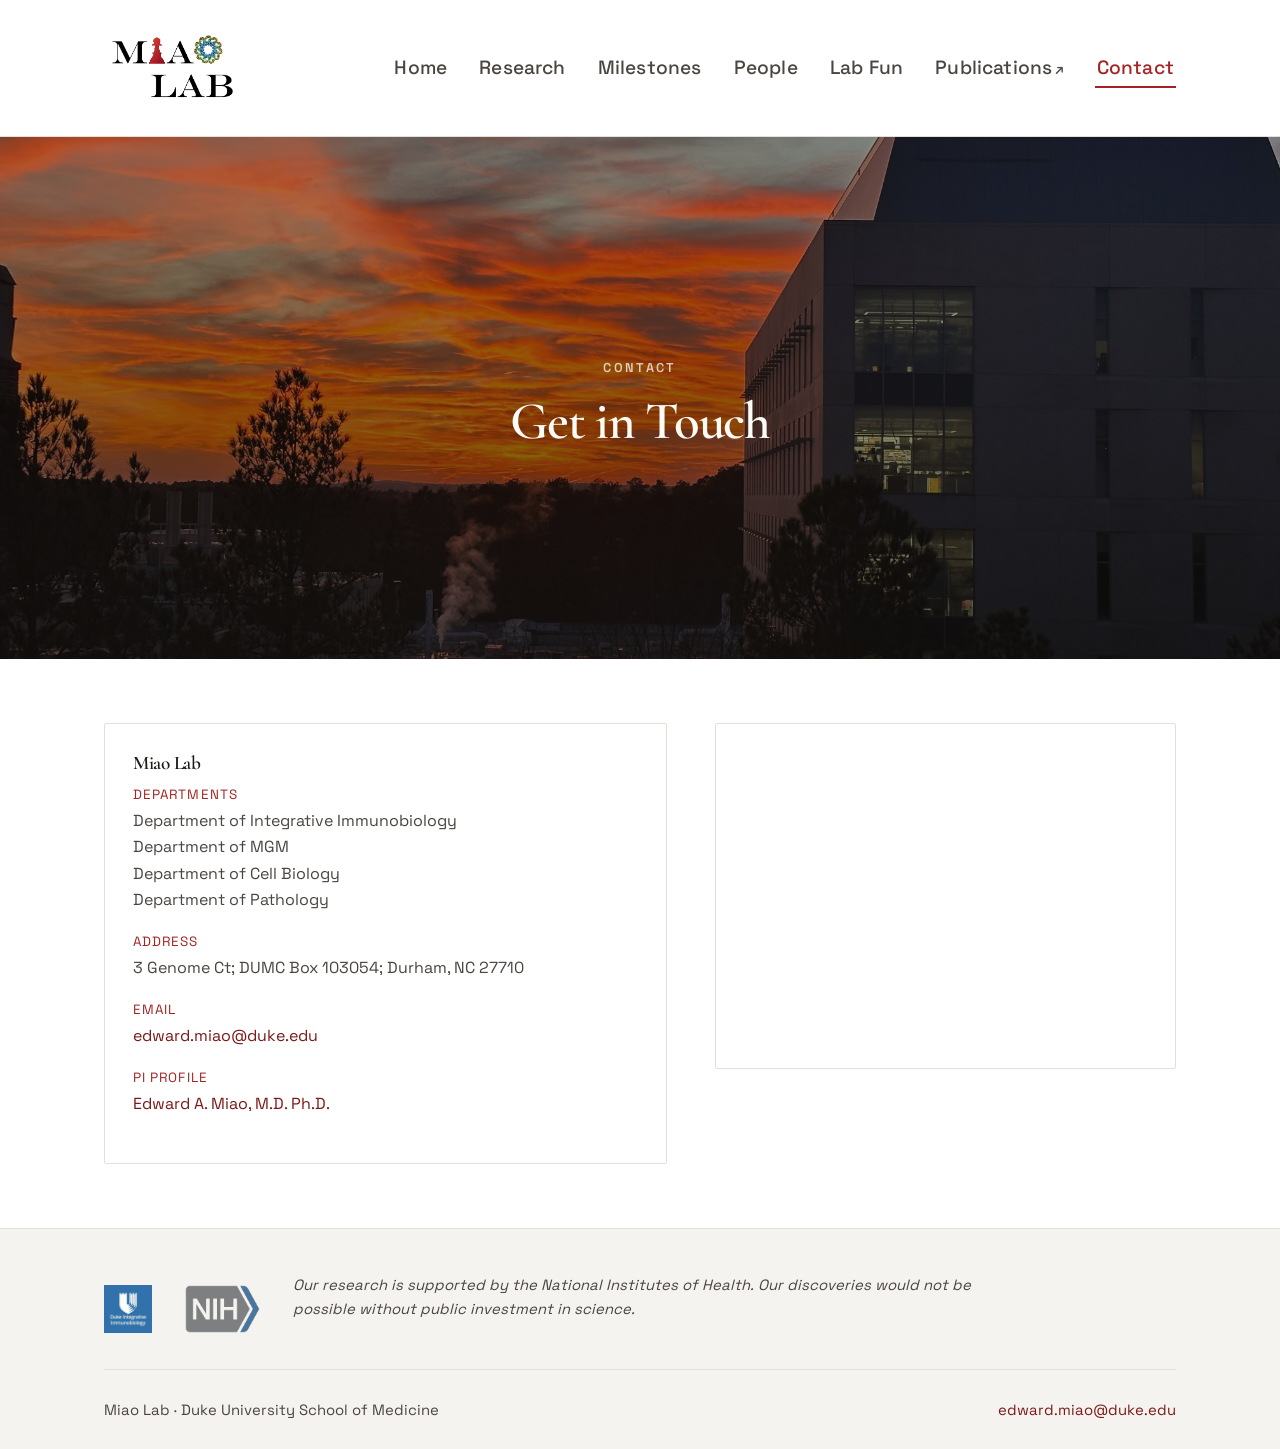
==== commit eb73fc49: "we removed ASM logo" ====
--- a/contact.html
+++ b/contact.html
@@ -125,7 +125,6 @@
     <div class="footer-logos">
       <img src="img/logos/IIBlogo.jpeg" alt="Duke Integrative Immunobiology">
       <img src="img/logos/NIH-Symbol.png" alt="National Institutes of Health">
-      <img src="img/logos/ASM-Logo.png" alt="American Society for Microbiology">
        <p class="footer-support">Our research is supported by the National Institutes of Health. Our discoveries would not be possible without public investment in science.</p>
     </div>
     <div class="footer-bottom">
--- a/css/style.css
+++ b/css/style.css
@@ -187,7 +187,7 @@
 .nav {
   max-width: var(--max-width);
   margin: 0 auto;
-  padding: 30px 24px;
+  padding: 28px 24px;
   display: flex;
   align-items: center;
   justify-content: space-between;
@@ -217,7 +217,7 @@
 }
 .nav-links a {
   color: var(--color-ink-soft);
-  font-size: 1rem;
+  font-size: 1.2rem;
   font-weight: 500;
   letter-spacing: 0.01em;
   padding: 6px 2px;
@@ -287,7 +287,7 @@
   position: relative;
   width: 100%;
   aspect-ratio: 250 / 230; /* matches native video dimensions */
-  max-height: 90vh; /* caps height so it doesn't fill the whole screen */
+  max-height: 80vh; /* caps height so it doesn't fill the whole screen */
   overflow: hidden;
   display: flex;
   align-items: center;
@@ -331,7 +331,7 @@
 }
 .hero-tagline {
   font-family: var(--font-sans);
-  font-size: 0.9rem;
+  font-size: 1.4rem;
   font-weight: 600;
   letter-spacing: 0.2em;
   text-transform: uppercase;
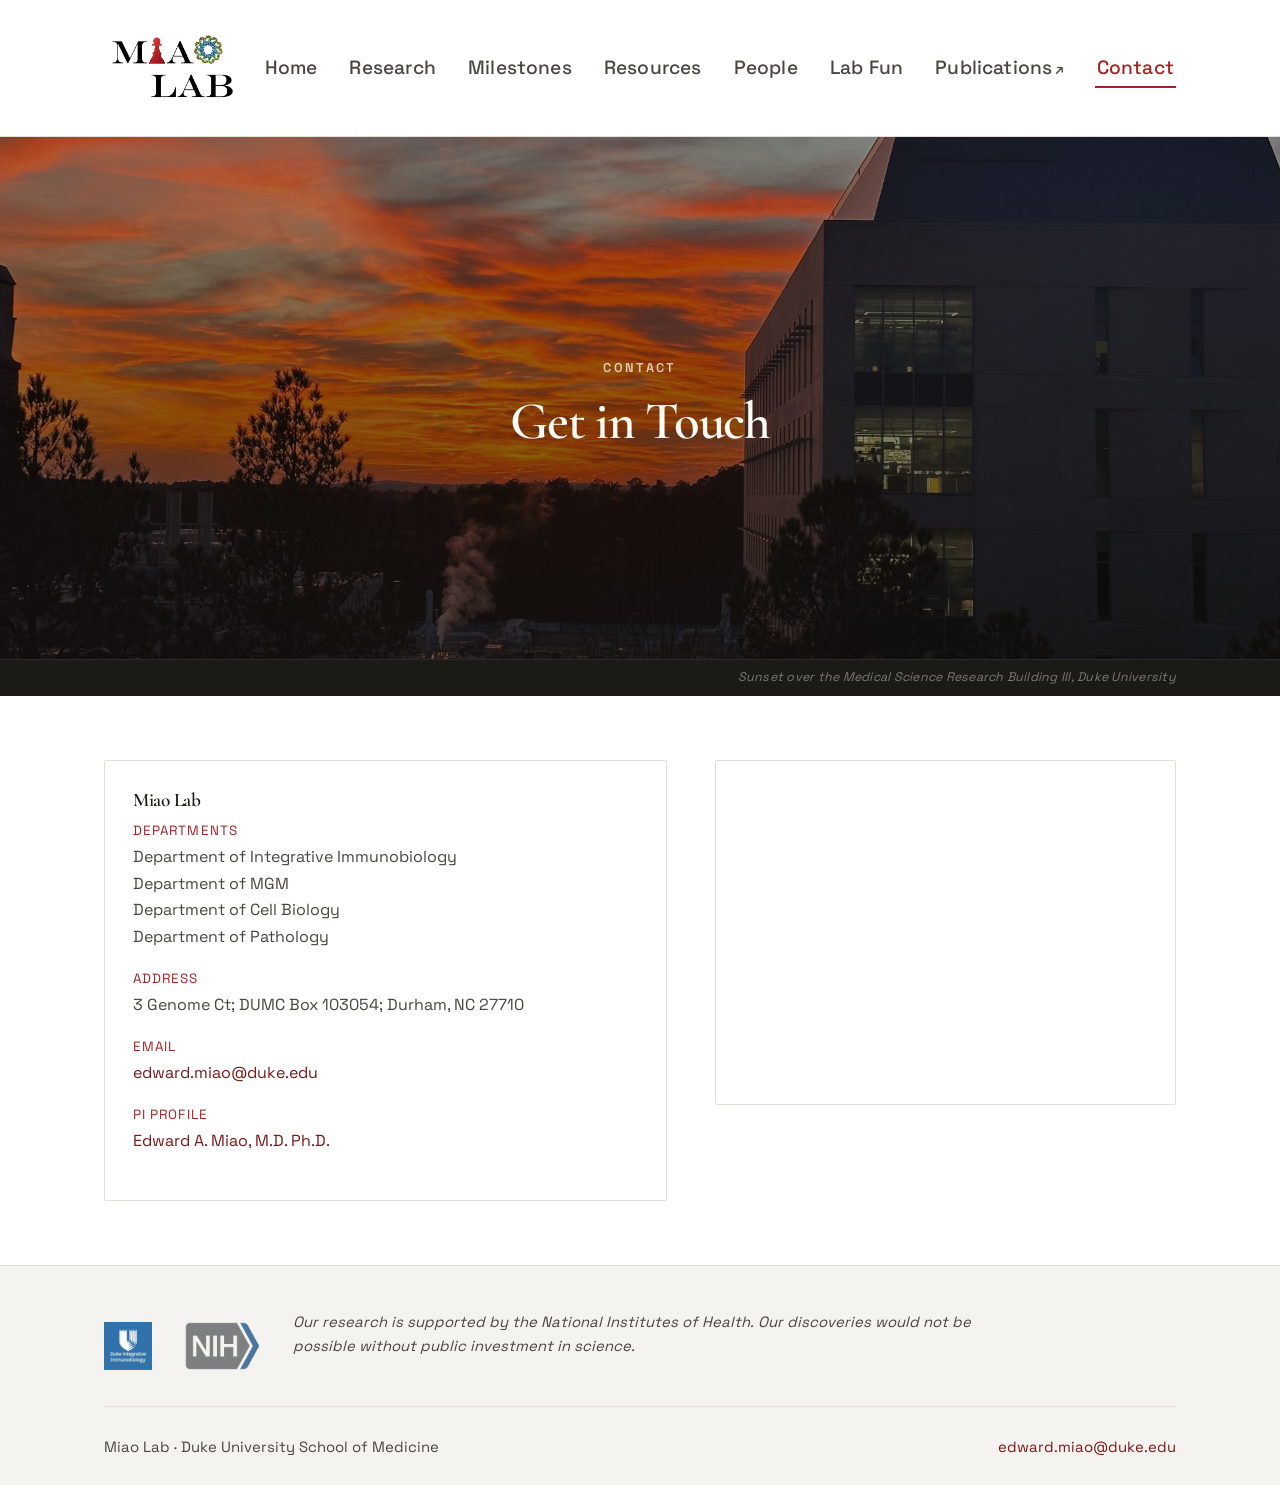
==== commit 7bdd4856: "updated hero caption, add new resources page, add james photo." ====
--- a/contact.html
+++ b/contact.html
@@ -31,6 +31,7 @@
       <li><a href="index.html"    data-page="index.html">Home</a></li>
       <li><a href="research.html"   data-page="research.html">Research</a></li>
       <li><a href="milestones.html" data-page="milestones.html">Milestones</a></li>
+      <li><a href="resources.html"   data-page="resources.html">Resources</a></li>
       <li><a href="people.html"     data-page="people.html">People</a></li>
       <li><a href="lab-fun.html"  data-page="lab-fun.html">Lab Fun</a></li>
       <li><a href="https://scholar.google.com/citations?view_op=list_works&hl=en&hl=en&user=ZDf7Q2kAAAAJ" target="_blank" rel="noopener" class="external">Publications</a></li>
@@ -53,6 +54,11 @@
       <h1>Get in Touch</h1>
     </div>
   </section>
+  <div class="hero-caption">
+    <div class="container">
+      <p>Sunset over the Medical Science Research Building III, Duke University</p>
+    </div>
+  </div>
 
   <!-- ===================================================================
        CONTACT INFO + MAP
--- a/css/style.css
+++ b/css/style.css
@@ -411,6 +411,25 @@
 .img-hero-content .eyebrow { color: rgba(253, 251, 246, 0.75); }
 .img-hero-content h1 { color: #fdfbf6; font-size: 3.3rem; letter-spacing: -0.025em; margin-bottom: 0; }
 
+/* Thin caption bar that sits flush below the hero image */
+.hero-caption {
+  background: var(--color-ink);
+  border-top: 1px solid rgba(255, 255, 255, 0.07);
+}
+.hero-caption .container {
+  display: flex;
+  justify-content: flex-end;
+  padding-top: 7px;
+  padding-bottom: 8px;
+}
+.hero-caption p {
+  margin: 0;
+  font-size: 0.78rem;
+  color: rgba(253, 251, 246, 0.42);
+  font-style: italic;
+  letter-spacing: 0.02em;
+}
+
 
 /* ==========================================================================
    10. Content Sections
@@ -809,7 +828,76 @@
 
 
 /* ==========================================================================
-   17. Utility Classes
+   17. Resources Page
+   Two stacked cards, each linking to a lab tool.
+   ========================================================================== */
+
+.resource-list { display: flex; flex-direction: column; gap: 40px; }
+
+.resource-card {
+  border: 1px solid var(--color-line);
+  border-top: 3px solid var(--color-red);
+  border-radius: var(--radius);
+  padding: 40px 44px;
+  background: #fff;
+}
+.resource-card .resource-number {
+  font-size: 0.75rem;
+  font-weight: 700;
+  letter-spacing: 0.18em;
+  text-transform: uppercase;
+  color: var(--color-red);
+  margin-bottom: 10px;
+}
+.resource-card h2 { font-size: 1.75rem; margin-bottom: 14px; }
+.resource-card p  { color: var(--color-ink-soft); line-height: 1.7; max-width: 680px; margin: 0 0 28px; }
+.resource-links { display: flex; align-items: center; gap: 20px; flex-wrap: wrap; }
+.resource-links .btn-launch {
+  display: inline-block;
+  background: var(--color-red);
+  color: #fff;
+  font-family: var(--font-sans);
+  font-size: 0.9rem;
+  font-weight: 600;
+  letter-spacing: 0.04em;
+  padding: 10px 22px;
+  border-radius: var(--radius);
+  text-decoration: none;
+  transition: background 0.15s ease;
+}
+.resource-links .btn-launch:hover { background: var(--color-red-deep); text-decoration: none; }
+.resource-links .btn-github {
+  display: inline-flex;
+  align-items: center;
+  gap: 7px;
+  font-size: 0.9rem;
+  font-weight: 500;
+  color: var(--color-ink-soft);
+  text-decoration: none;
+  border: 1px solid var(--color-line);
+  padding: 9px 18px;
+  border-radius: var(--radius);
+  transition: border-color 0.15s ease, color 0.15s ease;
+}
+.resource-links .btn-github:hover { border-color: var(--color-ink); color: var(--color-ink); text-decoration: none; }
+
+.resource-developer {
+  display: inline-block;
+  margin-bottom: 16px;
+  font-size: 0.82rem;
+  font-weight: 600;
+  letter-spacing: 0.1em;
+  text-transform: uppercase;
+  color: var(--color-ink-soft);
+}
+
+@media (max-width: 640px) {
+  .resource-card { padding: 28px 24px; }
+}
+
+
+/* ==========================================================================
+   18. Utility Classes
    ========================================================================== */
 
 .text-center { text-align: center; }
